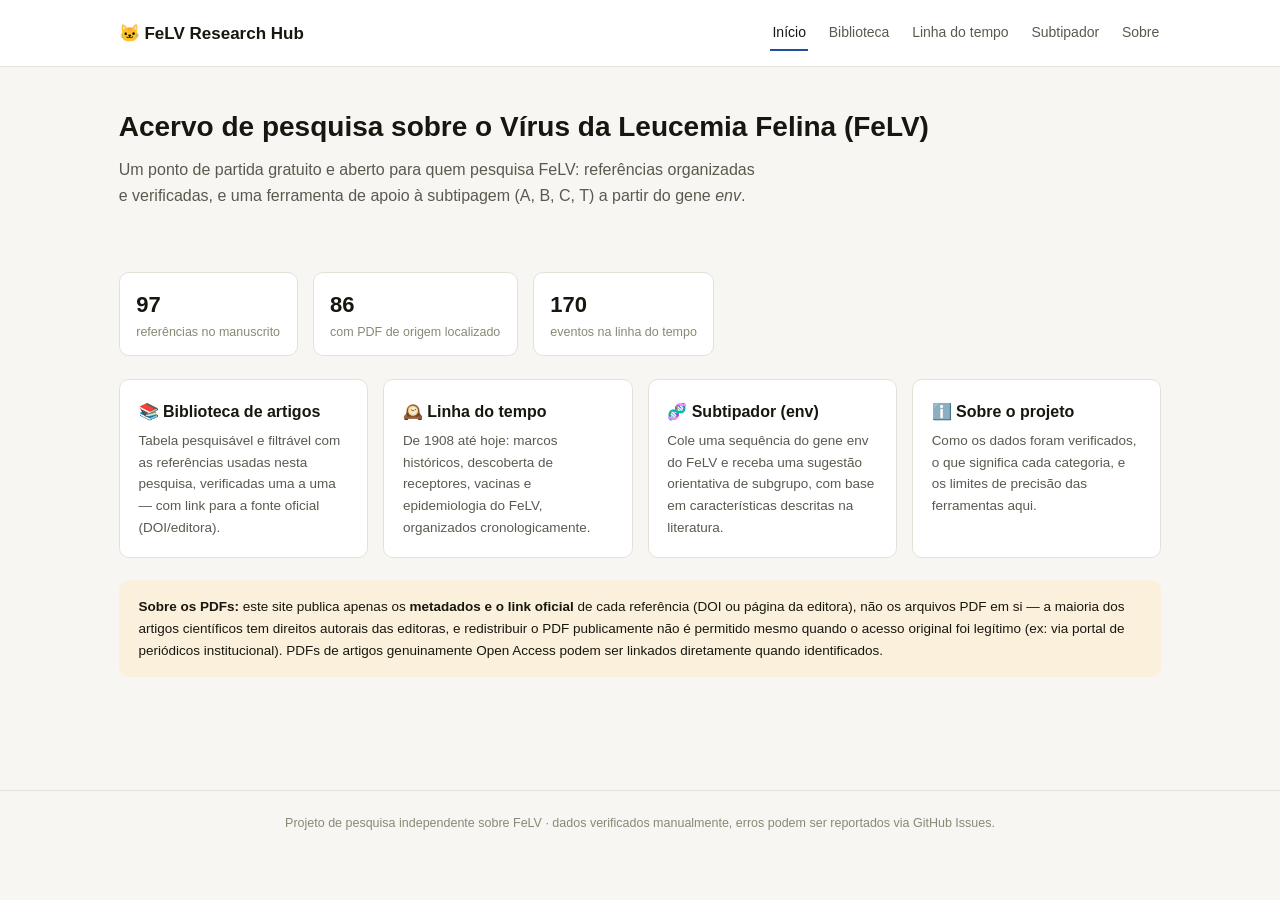
==== index.html @ ac533ae2 "Initial commit: FeLV Research Hub site skeleton Public site with a searchable article library (97 ma" ====
<!doctype html>
<html lang="pt-BR">
<head>
<meta charset="utf-8">
<meta name="viewport" content="width=device-width, initial-scale=1">
<title>FeLV Research Hub</title>
<meta name="description" content="Acervo aberto de pesquisa sobre o vírus da leucemia felina (FeLV): artigos científicos, biologia molecular e ferramenta de apoio à subtipagem.">
<link rel="stylesheet" href="assets/css/style.css">
</head>
<body>
<header class="site">
  <div class="bar">
    <a class="brand" href="index.html">🐱 FeLV Research Hub</a>
    <nav>
      <a href="index.html" class="active">Início</a>
      <a href="biblioteca.html">Biblioteca</a>
      <a href="felv_timeline.html">Linha do tempo</a>
      <a href="subtipador.html">Subtipador</a>
      <a href="sobre.html">Sobre</a>
    </nav>
  </div>
</header>

<div class="wrap">
  <div class="hero">
    <h1>Acervo de pesquisa sobre o Vírus da Leucemia Felina (FeLV)</h1>
    <p class="lead">Um ponto de partida gratuito e aberto para quem pesquisa FeLV: referências organizadas e verificadas, e uma ferramenta de apoio à subtipagem (A, B, C, T) a partir do gene <em>env</em>.</p>
  </div>

  <div class="stats" id="stats">
    <div class="stat"><div class="n">—</div><div class="l">referências verificadas</div></div>
  </div>

  <div class="card-grid">
    <a class="card" href="biblioteca.html">
      <h3>📚 Biblioteca de artigos</h3>
      <p>Tabela pesquisável e filtrável com as referências usadas nesta pesquisa, verificadas uma a uma — com link para a fonte oficial (DOI/editora).</p>
    </a>
    <a class="card" href="felv_timeline.html">
      <h3>🕰️ Linha do tempo</h3>
      <p>De 1908 até hoje: marcos históricos, descoberta de receptores, vacinas e epidemiologia do FeLV, organizados cronologicamente.</p>
    </a>
    <a class="card" href="subtipador.html">
      <h3>🧬 Subtipador (env)</h3>
      <p>Cole uma sequência do gene env do FeLV e receba uma sugestão orientativa de subgrupo, com base em características descritas na literatura.</p>
    </a>
    <a class="card" href="sobre.html">
      <h3>ℹ️ Sobre o projeto</h3>
      <p>Como os dados foram verificados, o que significa cada categoria, e os limites de precisão das ferramentas aqui.</p>
    </a>
  </div>

  <div class="notice warn">
    <b>Sobre os PDFs:</b> este site publica apenas os <b>metadados e o link oficial</b> de cada referência (DOI ou página da editora), não os arquivos PDF em si — a maioria dos artigos científicos tem direitos autorais das editoras, e redistribuir o PDF publicamente não é permitido mesmo quando o acesso original foi legítimo (ex: via portal de periódicos institucional). PDFs de artigos genuinamente Open Access podem ser linkados diretamente quando identificados.
  </div>
</div>

<footer class="site">
  Projeto de pesquisa independente sobre FeLV · dados verificados manualmente, erros podem ser reportados via GitHub Issues.
</footer>

<script src="data/articles.json.js"></script>
<script src="data/timeline.json.js"></script>
<script>
try {
  const total = window.__ARTICLES__.total;
  document.getElementById('stats').innerHTML = `
    <div class="stat"><div class="n">${total}</div><div class="l">referências no manuscrito</div></div>
    <div class="stat"><div class="n">${window.__ARTICLES__.with_pdf}</div><div class="l">com PDF de origem localizado</div></div>
    <div class="stat"><div class="n">${window.__TIMELINE__.count}</div><div class="l">eventos na linha do tempo</div></div>
  `;
} catch (e) {}
</script>
</body>
</html>
---- assets/css/style.css ----
:root {
  --bg: #F7F6F2;
  --card: #FFFFFF;
  --ink: #17170F;
  --ink2: #5B594F;
  --ink3: #8A8875;
  --line: #E4E2D8;
  --accent: #1F4E9C;
  --accent-bg: #E6F1FB;
  --green: #1E8A3B;
  --green-bg: #EAF3DE;
  --amber: #9A6A00;
  --amber-bg: #FBF0DC;
  --red: #C01C1C;
  --red-bg: #FCEBEB;
  --radius: 10px;
}

@media (prefers-color-scheme: dark) {
  :root {
    --bg: #14140F;
    --card: #1C1B17;
    --ink: #F0EFEC;
    --ink2: #C3C2B7;
    --ink3: #8A8875;
    --line: #33322A;
    --accent: #82B3F0;
    --accent-bg: #123055;
    --green: #8FCB7E;
    --green-bg: #1C3312;
    --amber: #E6C778;
    --amber-bg: #3A2E0C;
    --red: #F0A0A0;
    --red-bg: #3A1414;
  }
}

* { box-sizing: border-box; }

html, body {
  margin: 0;
  padding: 0;
  background: var(--bg);
  color: var(--ink);
  font: 15px/1.6 -apple-system, "Segoe UI", Roboto, sans-serif;
}

a { color: var(--accent); }

.wrap {
  max-width: 1080px;
  margin: 0 auto;
  padding: 0 1.25rem 3rem;
}

header.site {
  border-bottom: 1px solid var(--line);
  background: var(--card);
}

header.site .bar {
  max-width: 1080px;
  margin: 0 auto;
  padding: 1rem 1.25rem;
  display: flex;
  align-items: center;
  justify-content: space-between;
  flex-wrap: wrap;
  gap: 0.75rem;
}

header.site .brand {
  font-weight: 700;
  font-size: 17px;
  color: var(--ink);
  text-decoration: none;
  display: flex;
  align-items: center;
  gap: 8px;
}

header.site nav {
  display: flex;
  gap: 1.25rem;
  flex-wrap: wrap;
}

header.site nav a {
  color: var(--ink2);
  text-decoration: none;
  font-size: 14px;
  padding: 6px 2px;
  border-bottom: 2px solid transparent;
}

header.site nav a:hover,
header.site nav a.active {
  color: var(--ink);
  border-bottom-color: var(--accent);
}

.hero {
  padding: 2.5rem 0 1.5rem;
}

.hero h1 {
  font-size: 28px;
  margin: 0 0 0.5rem;
}

.hero p.lead {
  color: var(--ink2);
  font-size: 16px;
  max-width: 640px;
  margin: 0 0 1.25rem;
}

.stats {
  display: flex;
  gap: 1rem;
  flex-wrap: wrap;
  margin: 1.5rem 0;
}

.stat {
  background: var(--card);
  border: 1px solid var(--line);
  border-radius: var(--radius);
  padding: 0.9rem 1.1rem;
  min-width: 130px;
}

.stat .n {
  font-size: 22px;
  font-weight: 700;
}

.stat .l {
  color: var(--ink3);
  font-size: 12.5px;
}

.card-grid {
  display: grid;
  grid-template-columns: repeat(auto-fit, minmax(240px, 1fr));
  gap: 1rem;
  margin: 1.5rem 0;
}

.card {
  background: var(--card);
  border: 1px solid var(--line);
  border-radius: var(--radius);
  padding: 1.25rem;
  text-decoration: none;
  color: var(--ink);
  display: block;
}

.card h3 {
  margin: 0 0 0.4rem;
  font-size: 16px;
}

.card p {
  margin: 0;
  color: var(--ink2);
  font-size: 13.5px;
}

.notice {
  border: 1px solid var(--line);
  background: var(--card);
  border-radius: var(--radius);
  padding: 1rem 1.25rem;
  font-size: 13.5px;
  color: var(--ink2);
  margin: 1.5rem 0;
}

.notice b { color: var(--ink); }
.notice.warn { background: var(--amber-bg); border-color: transparent; color: var(--ink); }

h2 { font-size: 20px; margin: 2rem 0 0.75rem; }

input[type=search] {
  width: 100%;
  padding: 10px 12px;
  border: 1px solid var(--line);
  border-radius: 8px;
  background: var(--card);
  color: var(--ink);
  font-size: 14px;
  margin-bottom: 0.75rem;
}

.filters {
  display: flex;
  gap: 8px;
  flex-wrap: wrap;
  margin-bottom: 1rem;
}

.filters button {
  border: 1px solid var(--line);
  background: var(--card);
  color: var(--ink2);
  padding: 6px 12px;
  border-radius: 8px;
  font-size: 12.5px;
  cursor: pointer;
}

.filters button.active {
  color: var(--accent);
  background: var(--accent-bg);
  border-color: transparent;
}

.count { font-size: 12.5px; color: var(--ink3); margin-bottom: 0.5rem; }

table {
  width: 100%;
  border-collapse: collapse;
  background: var(--card);
  border-radius: var(--radius);
  overflow: hidden;
  border: 1px solid var(--line);
}

thead th {
  text-align: left;
  font-size: 11px;
  text-transform: uppercase;
  letter-spacing: 0.03em;
  color: var(--ink3);
  padding: 10px;
  border-bottom: 1px solid var(--line);
  position: sticky;
  top: 0;
  background: var(--card);
}

tbody td {
  padding: 9px 10px;
  border-bottom: 1px solid var(--line);
  vertical-align: top;
  font-size: 13px;
}

tbody tr:last-child td { border-bottom: none; }
tbody tr:hover { background: var(--bg); }

.badge {
  display: inline-block;
  font-size: 11px;
  padding: 2px 7px;
  border-radius: 6px;
  font-weight: 500;
}

.badge.yes { background: var(--green-bg); color: var(--green); }
.badge.no { background: var(--line); color: var(--ink3); }

.ref-cell { max-width: 480px; }

footer.site {
  border-top: 1px solid var(--line);
  margin-top: 3rem;
  padding: 1.5rem 1.25rem;
  color: var(--ink3);
  font-size: 12.5px;
  text-align: center;
}

textarea, select {
  width: 100%;
  padding: 10px 12px;
  border: 1px solid var(--line);
  border-radius: 8px;
  background: var(--card);
  color: var(--ink);
  font: 13px/1.5 ui-monospace, "SF Mono", Consolas, monospace;
}

button.primary {
  background: var(--accent);
  color: #fff;
  border: none;
  padding: 10px 18px;
  border-radius: 8px;
  font-size: 14px;
  cursor: pointer;
}

button.primary:hover { opacity: 0.9; }

.result-box {
  background: var(--card);
  border: 1px solid var(--line);
  border-radius: var(--radius);
  padding: 1.25rem;
  margin-top: 1rem;
}

.result-row {
  display: flex;
  justify-content: space-between;
  align-items: center;
  padding: 8px 0;
  border-bottom: 1px solid var(--line);
}

.result-row:last-child { border-bottom: none; }

.bar-bg {
  background: var(--line);
  border-radius: 6px;
  height: 8px;
  flex: 1;
  margin: 0 12px;
  overflow: hidden;
}

.bar-fill {
  height: 100%;
  background: var(--accent);
}
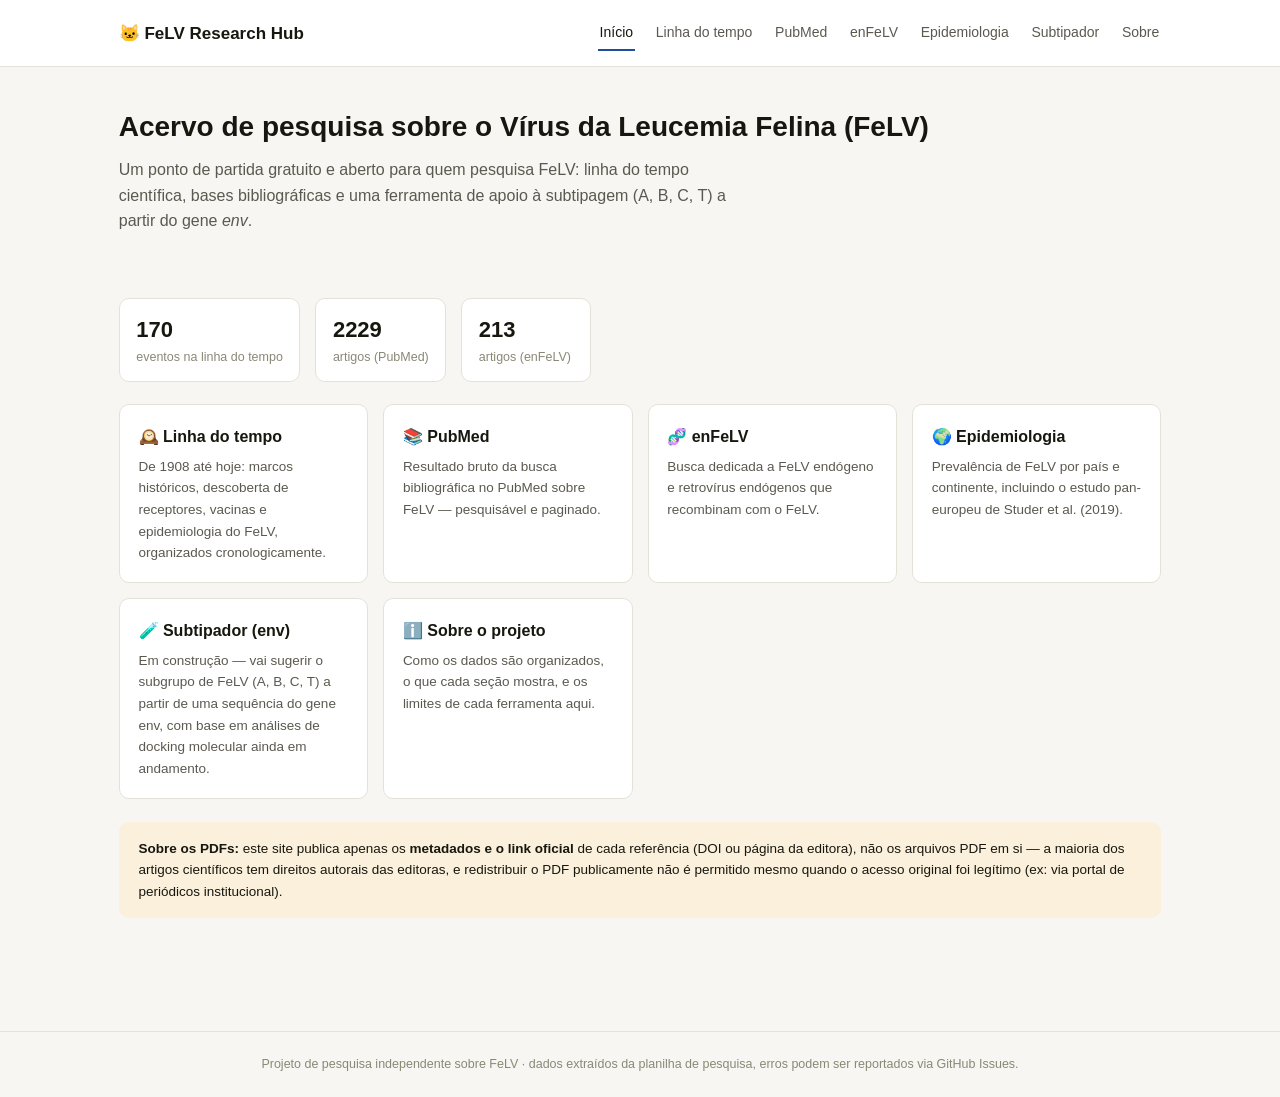
==== commit 2b1b55ea: "Restructure site around the spreadsheet's own tabs Each spreadsheet tab (Linha do tempo, PubMed, enF" ====
--- a/index.html
+++ b/index.html
@@ -4,7 +4,7 @@
 <meta charset="utf-8">
 <meta name="viewport" content="width=device-width, initial-scale=1">
 <title>FeLV Research Hub</title>
-<meta name="description" content="Acervo aberto de pesquisa sobre o vírus da leucemia felina (FeLV): artigos científicos, biologia molecular e ferramenta de apoio à subtipagem.">
+<meta name="description" content="Acervo aberto de pesquisa sobre o vírus da leucemia felina (FeLV): linha do tempo, buscas bibliográficas e ferramenta de apoio à subtipagem.">
 <link rel="stylesheet" href="assets/css/style.css">
 </head>
 <body>
@@ -13,8 +13,10 @@
     <a class="brand" href="index.html">🐱 FeLV Research Hub</a>
     <nav>
       <a href="index.html" class="active">Início</a>
-      <a href="biblioteca.html">Biblioteca</a>
       <a href="felv_timeline.html">Linha do tempo</a>
+      <a href="pubmed.html">PubMed</a>
+      <a href="enfelv.html">enFeLV</a>
+      <a href="epidemiologia.html">Epidemiologia</a>
       <a href="subtipador.html">Subtipador</a>
       <a href="sobre.html">Sobre</a>
     </nav>
@@ -24,50 +26,58 @@
 <div class="wrap">
   <div class="hero">
     <h1>Acervo de pesquisa sobre o Vírus da Leucemia Felina (FeLV)</h1>
-    <p class="lead">Um ponto de partida gratuito e aberto para quem pesquisa FeLV: referências organizadas e verificadas, e uma ferramenta de apoio à subtipagem (A, B, C, T) a partir do gene <em>env</em>.</p>
+    <p class="lead">Um ponto de partida gratuito e aberto para quem pesquisa FeLV: linha do tempo científica, bases bibliográficas e uma ferramenta de apoio à subtipagem (A, B, C, T) a partir do gene <em>env</em>.</p>
   </div>
 
   <div class="stats" id="stats">
-    <div class="stat"><div class="n">—</div><div class="l">referências verificadas</div></div>
+    <div class="stat"><div class="n">—</div><div class="l">carregando…</div></div>
   </div>
 
   <div class="card-grid">
-    <a class="card" href="biblioteca.html">
-      <h3>📚 Biblioteca de artigos</h3>
-      <p>Tabela pesquisável e filtrável com as referências usadas nesta pesquisa, verificadas uma a uma — com link para a fonte oficial (DOI/editora).</p>
-    </a>
     <a class="card" href="felv_timeline.html">
       <h3>🕰️ Linha do tempo</h3>
       <p>De 1908 até hoje: marcos históricos, descoberta de receptores, vacinas e epidemiologia do FeLV, organizados cronologicamente.</p>
     </a>
+    <a class="card" href="pubmed.html">
+      <h3>📚 PubMed</h3>
+      <p>Resultado bruto da busca bibliográfica no PubMed sobre FeLV — pesquisável e paginado.</p>
+    </a>
+    <a class="card" href="enfelv.html">
+      <h3>🧬 enFeLV</h3>
+      <p>Busca dedicada a FeLV endógeno e retrovírus endógenos que recombinam com o FeLV.</p>
+    </a>
+    <a class="card" href="epidemiologia.html">
+      <h3>🌍 Epidemiologia</h3>
+      <p>Prevalência de FeLV por país e continente, incluindo o estudo pan-europeu de Studer et al. (2019).</p>
+    </a>
     <a class="card" href="subtipador.html">
-      <h3>🧬 Subtipador (env)</h3>
-      <p>Cole uma sequência do gene env do FeLV e receba uma sugestão orientativa de subgrupo, com base em características descritas na literatura.</p>
+      <h3>🧪 Subtipador (env)</h3>
+      <p>Em construção — vai sugerir o subgrupo de FeLV (A, B, C, T) a partir de uma sequência do gene env, com base em análises de docking molecular ainda em andamento.</p>
     </a>
     <a class="card" href="sobre.html">
       <h3>ℹ️ Sobre o projeto</h3>
-      <p>Como os dados foram verificados, o que significa cada categoria, e os limites de precisão das ferramentas aqui.</p>
+      <p>Como os dados são organizados, o que cada seção mostra, e os limites de cada ferramenta aqui.</p>
     </a>
   </div>
 
   <div class="notice warn">
-    <b>Sobre os PDFs:</b> este site publica apenas os <b>metadados e o link oficial</b> de cada referência (DOI ou página da editora), não os arquivos PDF em si — a maioria dos artigos científicos tem direitos autorais das editoras, e redistribuir o PDF publicamente não é permitido mesmo quando o acesso original foi legítimo (ex: via portal de periódicos institucional). PDFs de artigos genuinamente Open Access podem ser linkados diretamente quando identificados.
+    <b>Sobre os PDFs:</b> este site publica apenas os <b>metadados e o link oficial</b> de cada referência (DOI ou página da editora), não os arquivos PDF em si — a maioria dos artigos científicos tem direitos autorais das editoras, e redistribuir o PDF publicamente não é permitido mesmo quando o acesso original foi legítimo (ex: via portal de periódicos institucional).
   </div>
 </div>
 
 <footer class="site">
-  Projeto de pesquisa independente sobre FeLV · dados verificados manualmente, erros podem ser reportados via GitHub Issues.
+  Projeto de pesquisa independente sobre FeLV · dados extraídos da planilha de pesquisa, erros podem ser reportados via GitHub Issues.
 </footer>
 
-<script src="data/articles.json.js"></script>
 <script src="data/timeline.json.js"></script>
+<script src="data/pubmed.json.js"></script>
+<script src="data/enfelv.json.js"></script>
 <script>
 try {
-  const total = window.__ARTICLES__.total;
   document.getElementById('stats').innerHTML = `
-    <div class="stat"><div class="n">${total}</div><div class="l">referências no manuscrito</div></div>
-    <div class="stat"><div class="n">${window.__ARTICLES__.with_pdf}</div><div class="l">com PDF de origem localizado</div></div>
     <div class="stat"><div class="n">${window.__TIMELINE__.count}</div><div class="l">eventos na linha do tempo</div></div>
+    <div class="stat"><div class="n">${window.__PUBMED__.count}</div><div class="l">artigos (PubMed)</div></div>
+    <div class="stat"><div class="n">${window.__ENFELV__.count}</div><div class="l">artigos (enFeLV)</div></div>
   `;
 } catch (e) {}
 </script>
--- a/assets/css/style.css
+++ b/assets/css/style.css
@@ -273,6 +273,52 @@
   text-align: center;
 }
 
+.pagination {
+  display: flex;
+  align-items: center;
+  gap: 10px;
+  justify-content: center;
+  margin: 1.25rem 0;
+  font-size: 13px;
+  color: var(--ink2);
+}
+
+.pagination button {
+  border: 1px solid var(--line);
+  background: var(--card);
+  color: var(--ink);
+  padding: 6px 12px;
+  border-radius: 8px;
+  font-size: 13px;
+  cursor: pointer;
+}
+
+.pagination button:disabled {
+  opacity: 0.4;
+  cursor: default;
+}
+
+.abstract-toggle {
+  background: none;
+  border: none;
+  color: var(--accent);
+  font-size: 12px;
+  cursor: pointer;
+  padding: 0;
+}
+
+.abstract-box {
+  margin-top: 6px;
+  font-size: 12.5px;
+  color: var(--ink2);
+  background: var(--bg);
+  border-radius: 6px;
+  padding: 8px 10px;
+  display: none;
+}
+
+.abstract-box.open { display: block; }
+
 textarea, select {
   width: 100%;
   padding: 10px 12px;
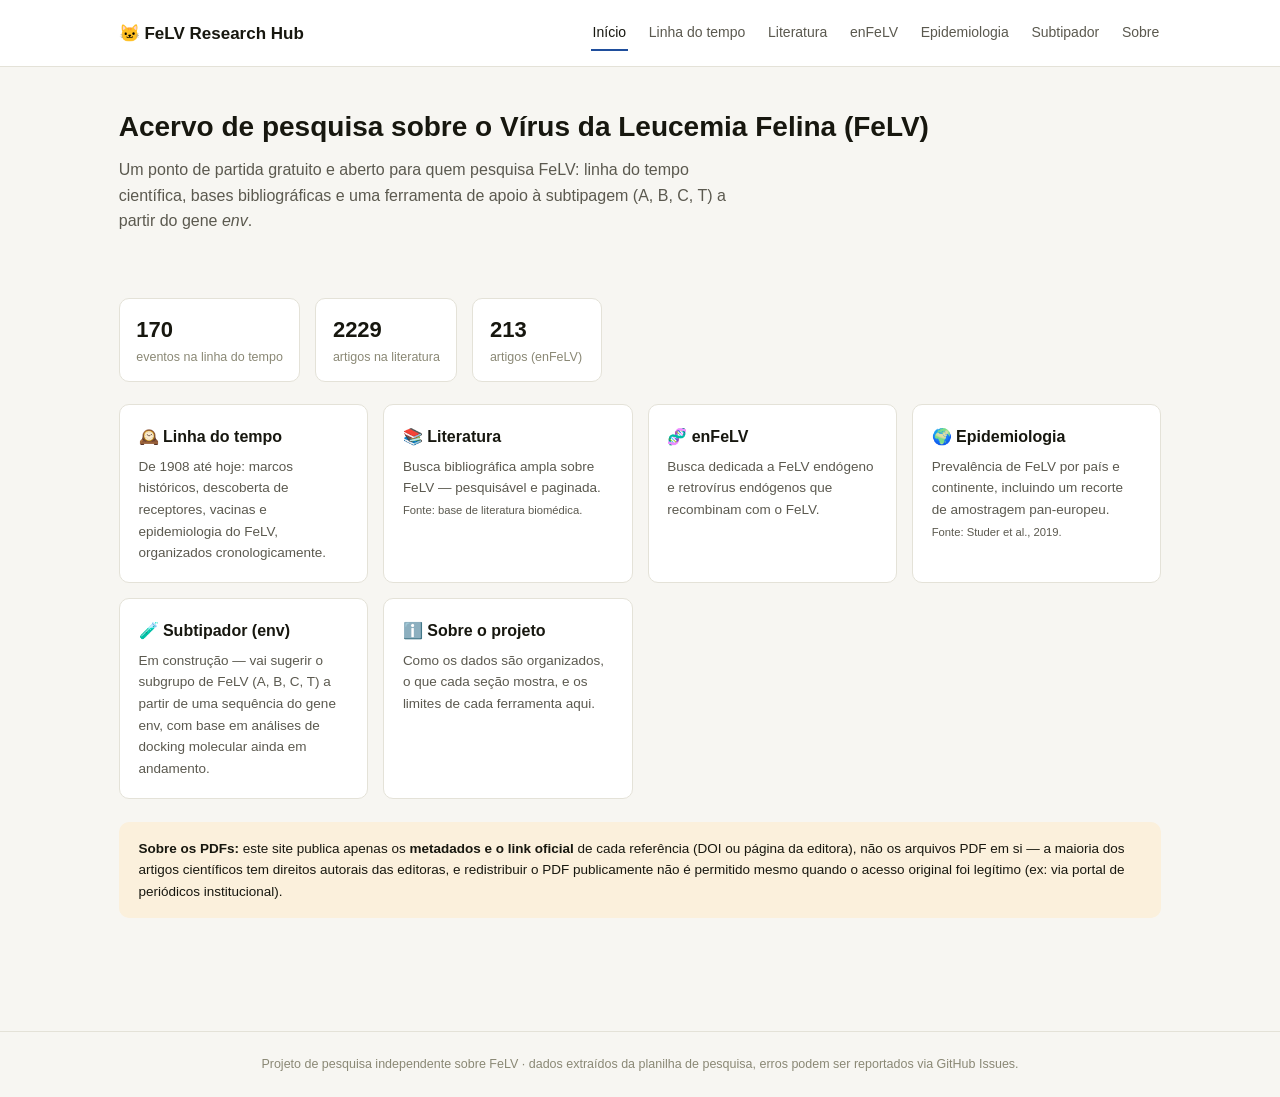
==== commit 9094d730: "Rename source names out of UI labels, keep citations small Nav/page labels no longer name the specif" ====
--- a/index.html
+++ b/index.html
@@ -14,7 +14,7 @@
     <nav>
       <a href="index.html" class="active">Início</a>
       <a href="felv_timeline.html">Linha do tempo</a>
-      <a href="pubmed.html">PubMed</a>
+      <a href="pubmed.html">Literatura</a>
       <a href="enfelv.html">enFeLV</a>
       <a href="epidemiologia.html">Epidemiologia</a>
       <a href="subtipador.html">Subtipador</a>
@@ -39,8 +39,8 @@
       <p>De 1908 até hoje: marcos históricos, descoberta de receptores, vacinas e epidemiologia do FeLV, organizados cronologicamente.</p>
     </a>
     <a class="card" href="pubmed.html">
-      <h3>📚 PubMed</h3>
-      <p>Resultado bruto da busca bibliográfica no PubMed sobre FeLV — pesquisável e paginado.</p>
+      <h3>📚 Literatura</h3>
+      <p>Busca bibliográfica ampla sobre FeLV — pesquisável e paginada. <small>Fonte: base de literatura biomédica.</small></p>
     </a>
     <a class="card" href="enfelv.html">
       <h3>🧬 enFeLV</h3>
@@ -48,7 +48,7 @@
     </a>
     <a class="card" href="epidemiologia.html">
       <h3>🌍 Epidemiologia</h3>
-      <p>Prevalência de FeLV por país e continente, incluindo o estudo pan-europeu de Studer et al. (2019).</p>
+      <p>Prevalência de FeLV por país e continente, incluindo um recorte de amostragem pan-europeu. <small>Fonte: Studer et al., 2019.</small></p>
     </a>
     <a class="card" href="subtipador.html">
       <h3>🧪 Subtipador (env)</h3>
@@ -76,7 +76,7 @@
 try {
   document.getElementById('stats').innerHTML = `
     <div class="stat"><div class="n">${window.__TIMELINE__.count}</div><div class="l">eventos na linha do tempo</div></div>
-    <div class="stat"><div class="n">${window.__PUBMED__.count}</div><div class="l">artigos (PubMed)</div></div>
+    <div class="stat"><div class="n">${window.__PUBMED__.count}</div><div class="l">artigos na literatura</div></div>
     <div class="stat"><div class="n">${window.__ENFELV__.count}</div><div class="l">artigos (enFeLV)</div></div>
   `;
 } catch (e) {}
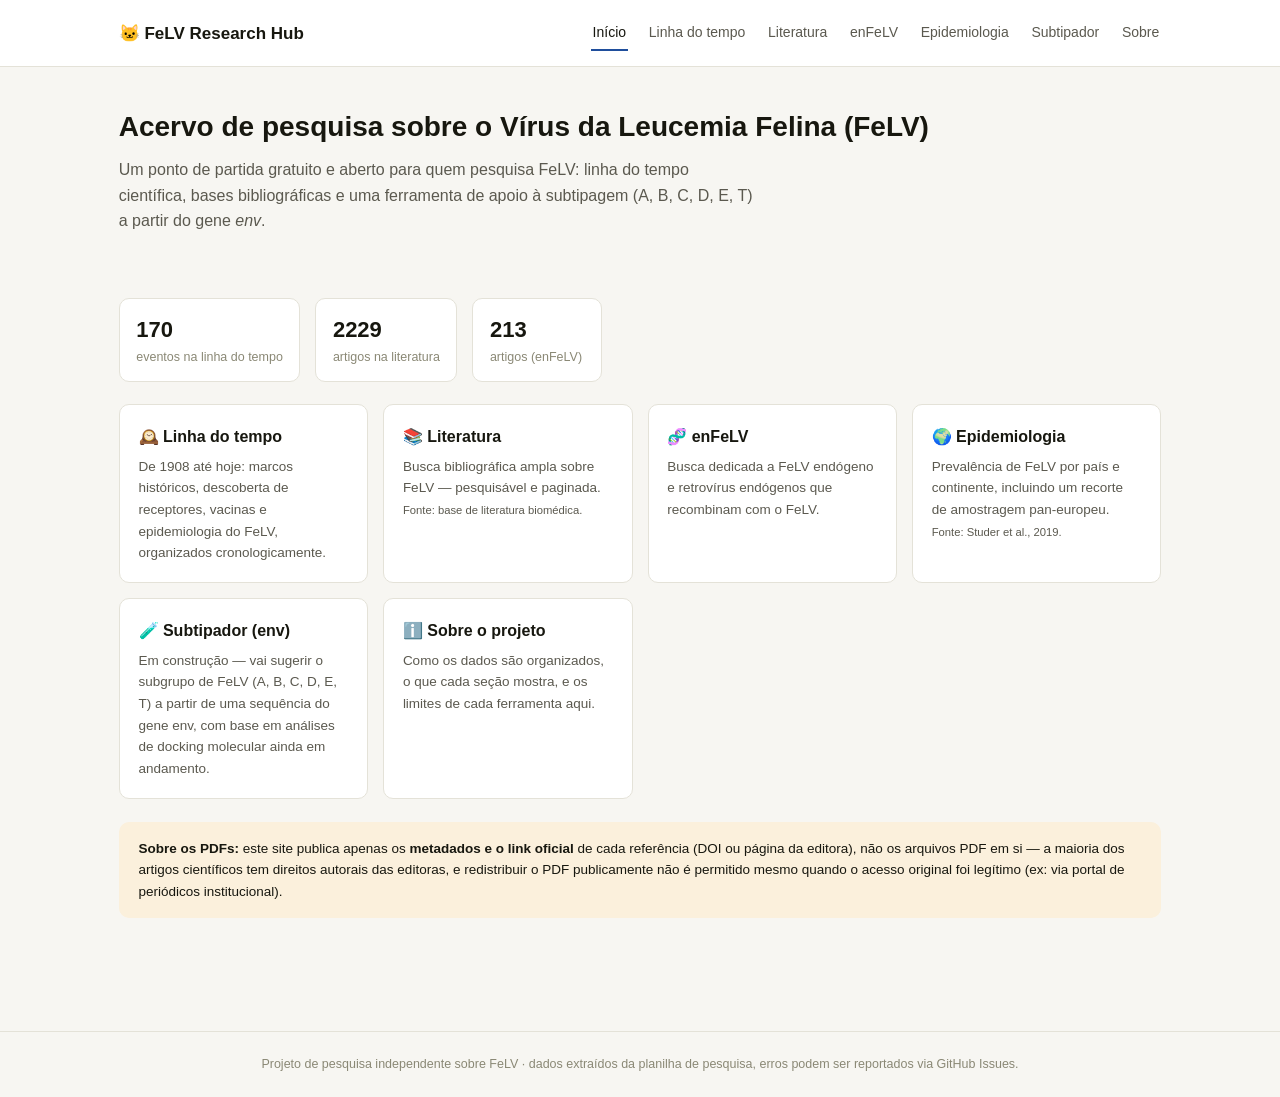
==== commit 0973ef60: "Include subgroups D and E in subtyper copy Text mentioned only A, B, C, T; the literature review bac" ====
--- a/index.html
+++ b/index.html
@@ -26,7 +26,7 @@
 <div class="wrap">
   <div class="hero">
     <h1>Acervo de pesquisa sobre o Vírus da Leucemia Felina (FeLV)</h1>
-    <p class="lead">Um ponto de partida gratuito e aberto para quem pesquisa FeLV: linha do tempo científica, bases bibliográficas e uma ferramenta de apoio à subtipagem (A, B, C, T) a partir do gene <em>env</em>.</p>
+    <p class="lead">Um ponto de partida gratuito e aberto para quem pesquisa FeLV: linha do tempo científica, bases bibliográficas e uma ferramenta de apoio à subtipagem (A, B, C, D, E, T) a partir do gene <em>env</em>.</p>
   </div>
 
   <div class="stats" id="stats">
@@ -52,7 +52,7 @@
     </a>
     <a class="card" href="subtipador.html">
       <h3>🧪 Subtipador (env)</h3>
-      <p>Em construção — vai sugerir o subgrupo de FeLV (A, B, C, T) a partir de uma sequência do gene env, com base em análises de docking molecular ainda em andamento.</p>
+      <p>Em construção — vai sugerir o subgrupo de FeLV (A, B, C, D, E, T) a partir de uma sequência do gene env, com base em análises de docking molecular ainda em andamento.</p>
     </a>
     <a class="card" href="sobre.html">
       <h3>ℹ️ Sobre o projeto</h3>
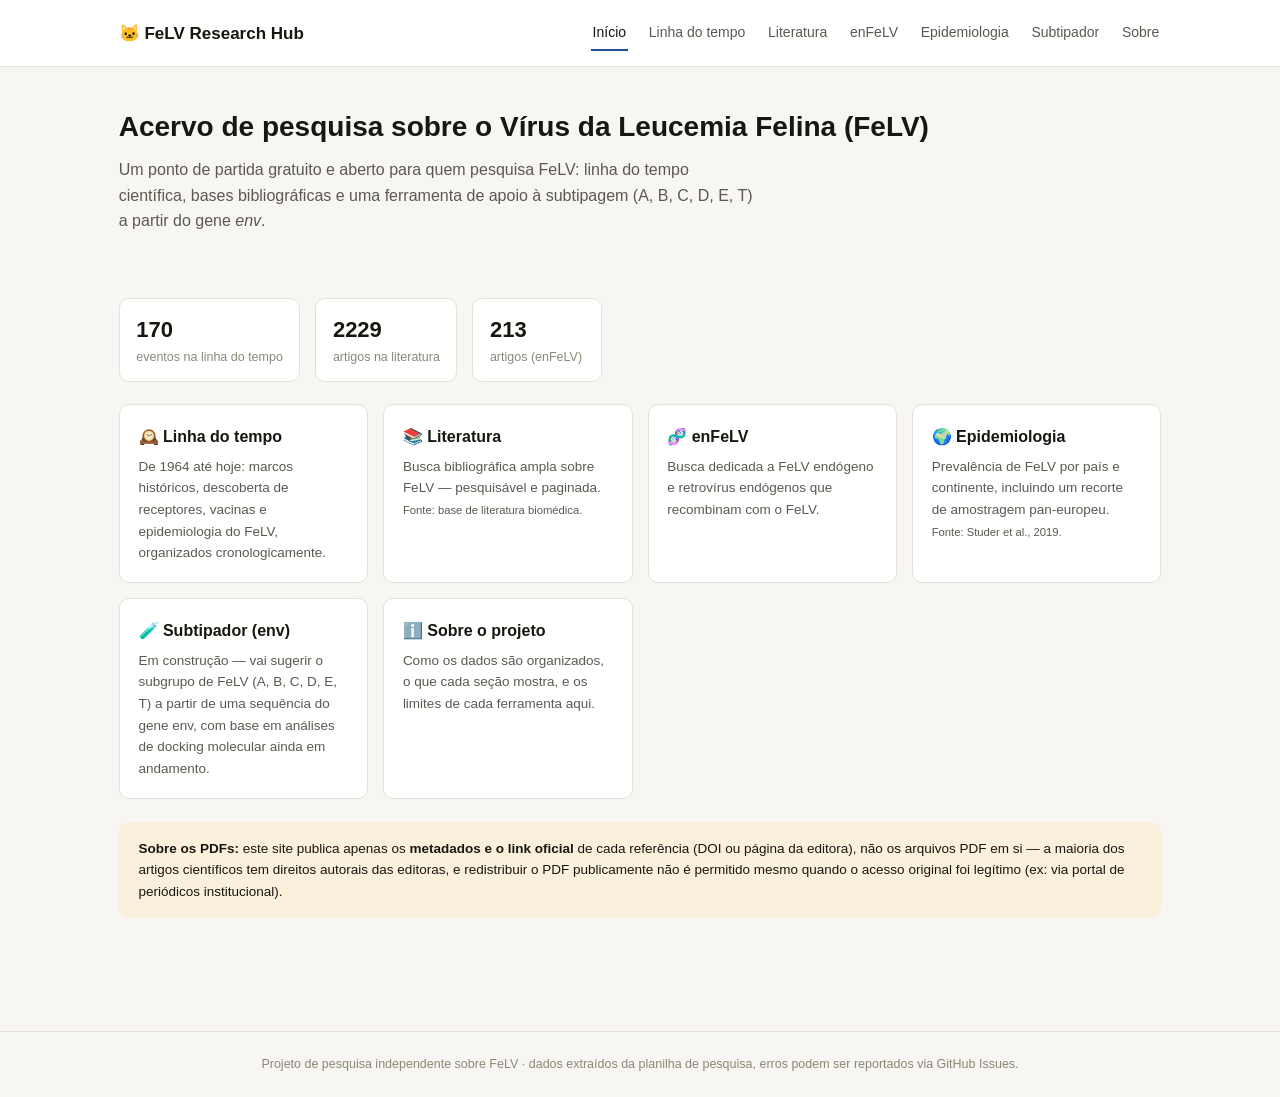
==== commit 421cf8b8: "Fix discovery year in timeline copy (1964, not 1908) 1908 was a chicken-leukemia precedent, not FeLV" ====
--- a/index.html
+++ b/index.html
@@ -36,7 +36,7 @@
   <div class="card-grid">
     <a class="card" href="felv_timeline.html">
       <h3>🕰️ Linha do tempo</h3>
-      <p>De 1908 até hoje: marcos históricos, descoberta de receptores, vacinas e epidemiologia do FeLV, organizados cronologicamente.</p>
+      <p>De 1964 até hoje: marcos históricos, descoberta de receptores, vacinas e epidemiologia do FeLV, organizados cronologicamente.</p>
     </a>
     <a class="card" href="pubmed.html">
       <h3>📚 Literatura</h3>
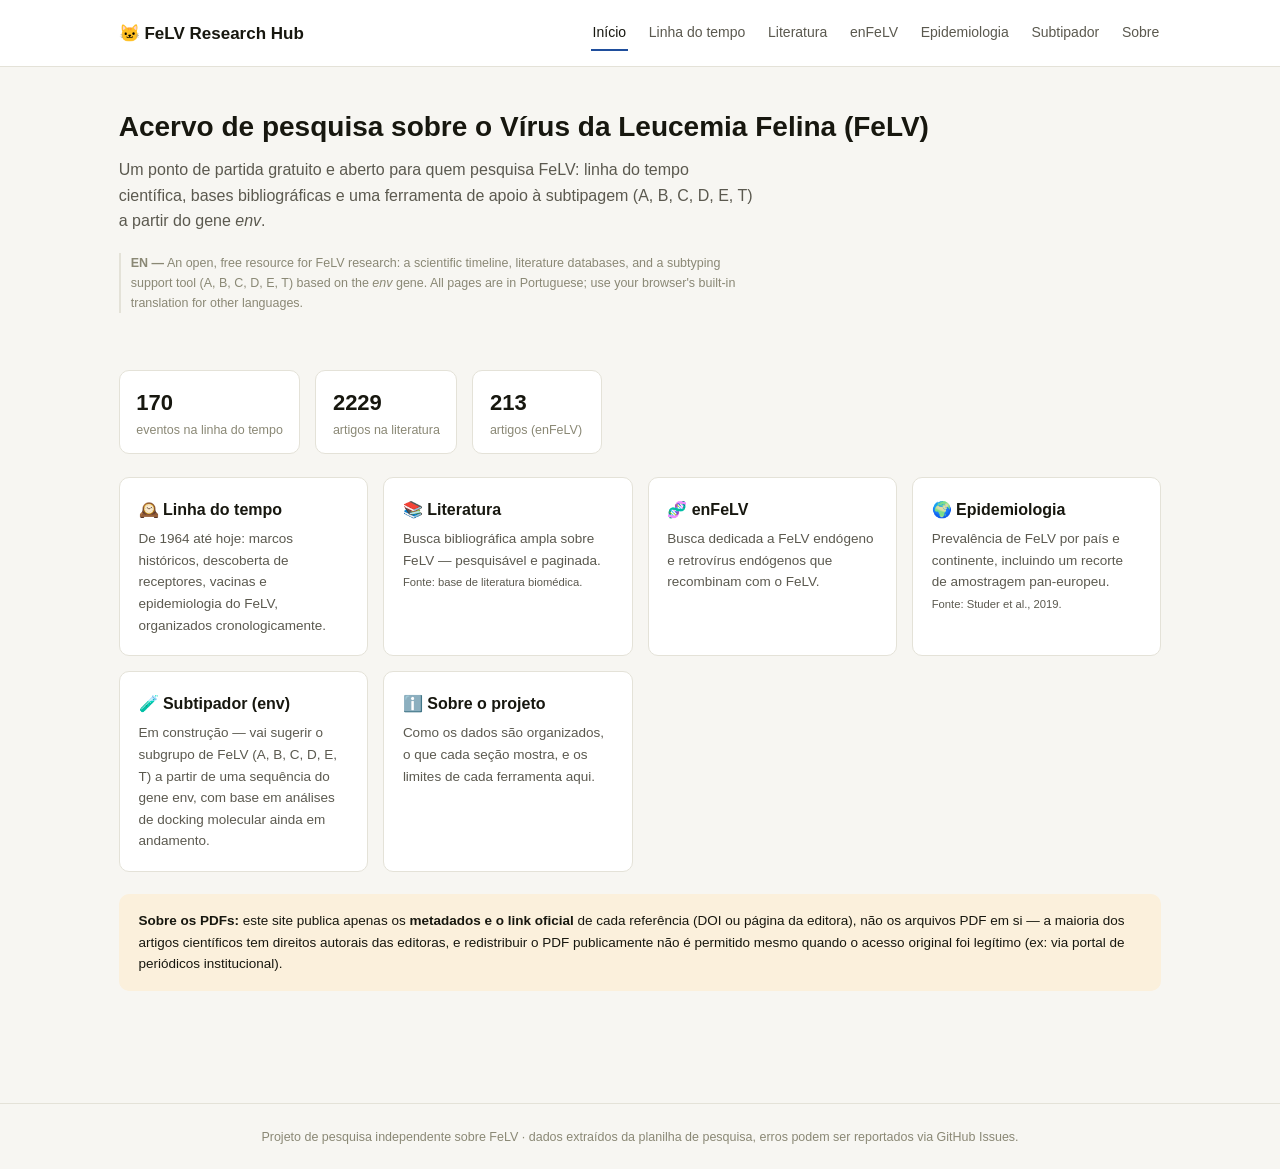
==== commit 5f91122f: "Add short English blurb to homepage only Per discussion: keep Portuguese as the site's primary langu" ====
--- a/index.html
+++ b/index.html
@@ -27,6 +27,9 @@
   <div class="hero">
     <h1>Acervo de pesquisa sobre o Vírus da Leucemia Felina (FeLV)</h1>
     <p class="lead">Um ponto de partida gratuito e aberto para quem pesquisa FeLV: linha do tempo científica, bases bibliográficas e uma ferramenta de apoio à subtipagem (A, B, C, D, E, T) a partir do gene <em>env</em>.</p>
+    <p style="font-size:12.5px;color:var(--ink3);border-left:2px solid var(--line);padding-left:10px;margin-top:0.75rem;max-width:640px">
+      <b>EN —</b> An open, free resource for FeLV research: a scientific timeline, literature databases, and a subtyping support tool (A, B, C, D, E, T) based on the <em>env</em> gene. All pages are in Portuguese; use your browser's built-in translation for other languages.
+    </p>
   </div>
 
   <div class="stats" id="stats">
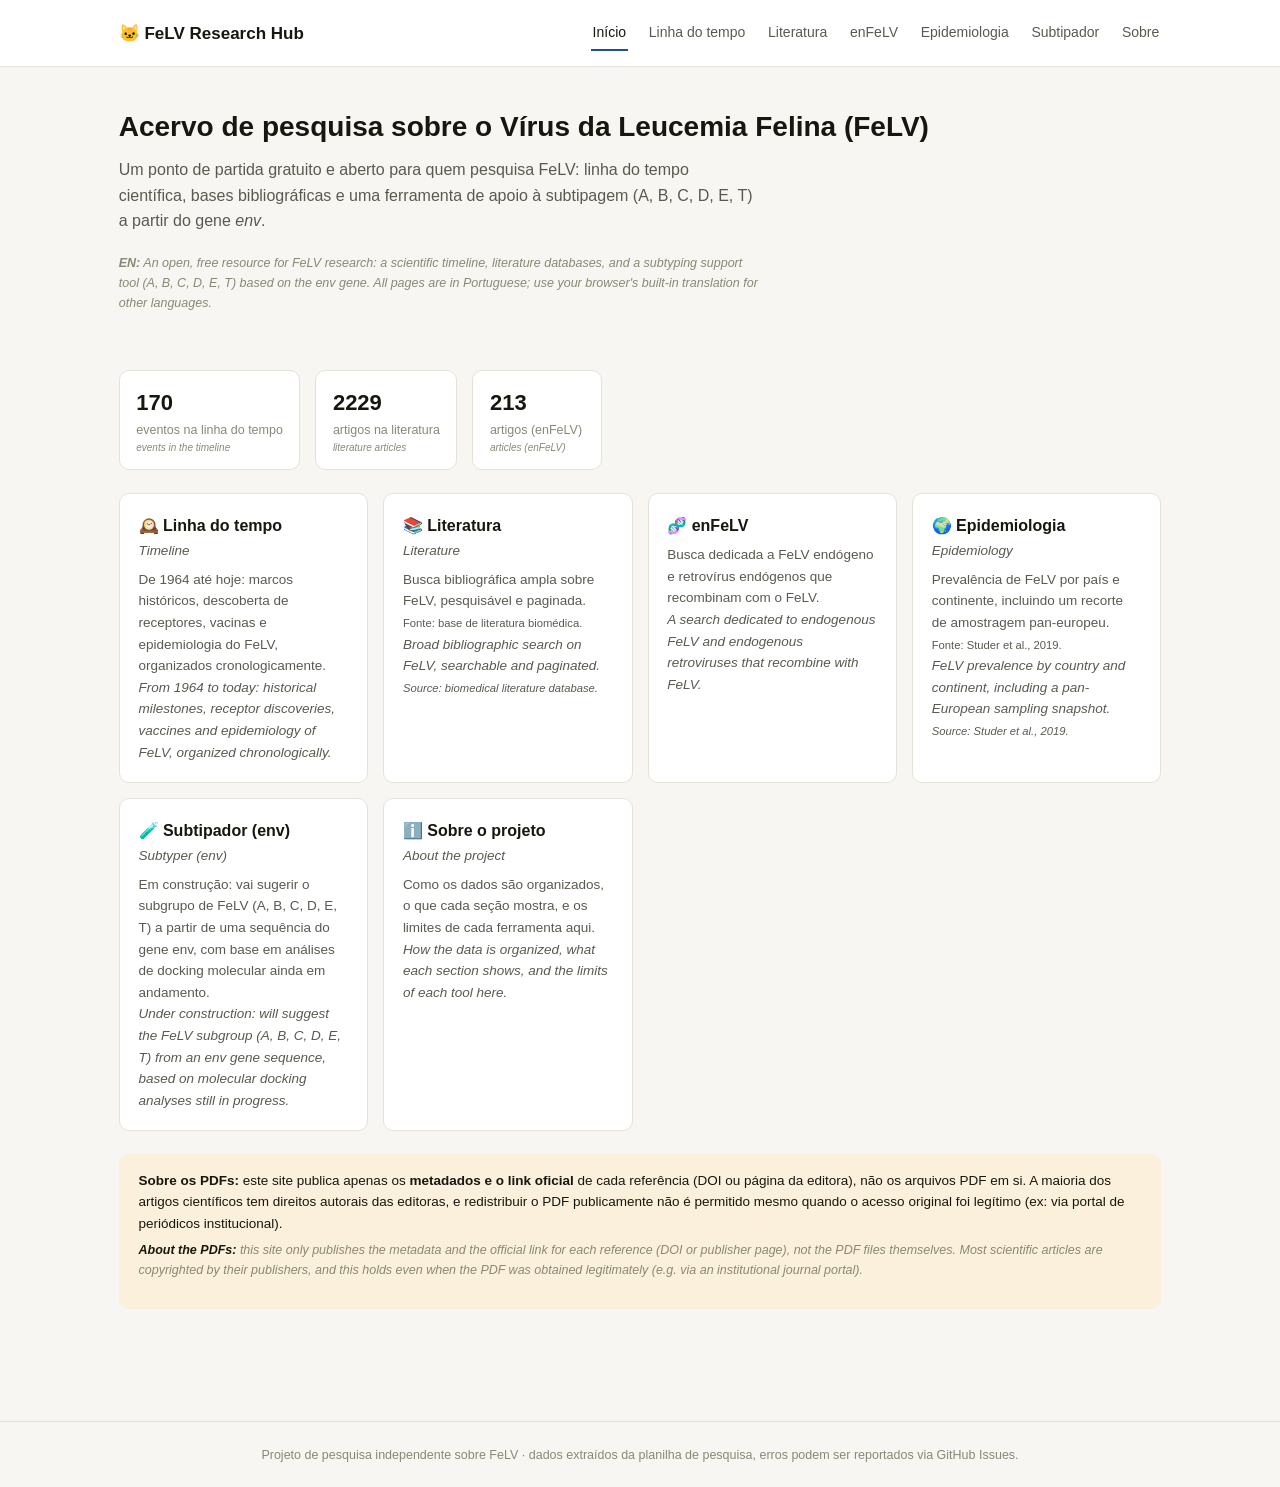
==== commit a34a0c83: "Remove em dashes; expand bilingual captions site-wide Replaced every em dash in page copy with colon" ====
--- a/index.html
+++ b/index.html
@@ -27,44 +27,56 @@
   <div class="hero">
     <h1>Acervo de pesquisa sobre o Vírus da Leucemia Felina (FeLV)</h1>
     <p class="lead">Um ponto de partida gratuito e aberto para quem pesquisa FeLV: linha do tempo científica, bases bibliográficas e uma ferramenta de apoio à subtipagem (A, B, C, D, E, T) a partir do gene <em>env</em>.</p>
-    <p style="font-size:12.5px;color:var(--ink3);border-left:2px solid var(--line);padding-left:10px;margin-top:0.75rem;max-width:640px">
-      <b>EN —</b> An open, free resource for FeLV research: a scientific timeline, literature databases, and a subtyping support tool (A, B, C, D, E, T) based on the <em>env</em> gene. All pages are in Portuguese; use your browser's built-in translation for other languages.
+    <p class="en-text" style="margin-top:0.75rem;max-width:640px">
+      <b>EN:</b> An open, free resource for FeLV research: a scientific timeline, literature databases, and a subtyping support tool (A, B, C, D, E, T) based on the <em>env</em> gene. All pages are in Portuguese; use your browser's built-in translation for other languages.
     </p>
   </div>
 
   <div class="stats" id="stats">
-    <div class="stat"><div class="n">—</div><div class="l">carregando…</div></div>
+    <div class="stat"><div class="n">…</div><div class="l">carregando…</div></div>
   </div>
 
   <div class="card-grid">
     <a class="card" href="felv_timeline.html">
       <h3>🕰️ Linha do tempo</h3>
+      <p class="en-caption">Timeline</p>
       <p>De 1964 até hoje: marcos históricos, descoberta de receptores, vacinas e epidemiologia do FeLV, organizados cronologicamente.</p>
+      <p class="en-text">From 1964 to today: historical milestones, receptor discoveries, vaccines and epidemiology of FeLV, organized chronologically.</p>
     </a>
     <a class="card" href="pubmed.html">
       <h3>📚 Literatura</h3>
-      <p>Busca bibliográfica ampla sobre FeLV — pesquisável e paginada. <small>Fonte: base de literatura biomédica.</small></p>
+      <p class="en-caption">Literature</p>
+      <p>Busca bibliográfica ampla sobre FeLV, pesquisável e paginada. <small>Fonte: base de literatura biomédica.</small></p>
+      <p class="en-text">Broad bibliographic search on FeLV, searchable and paginated. <small>Source: biomedical literature database.</small></p>
     </a>
     <a class="card" href="enfelv.html">
       <h3>🧬 enFeLV</h3>
       <p>Busca dedicada a FeLV endógeno e retrovírus endógenos que recombinam com o FeLV.</p>
+      <p class="en-text">A search dedicated to endogenous FeLV and endogenous retroviruses that recombine with FeLV.</p>
     </a>
     <a class="card" href="epidemiologia.html">
       <h3>🌍 Epidemiologia</h3>
+      <p class="en-caption">Epidemiology</p>
       <p>Prevalência de FeLV por país e continente, incluindo um recorte de amostragem pan-europeu. <small>Fonte: Studer et al., 2019.</small></p>
+      <p class="en-text">FeLV prevalence by country and continent, including a pan-European sampling snapshot. <small>Source: Studer et al., 2019.</small></p>
     </a>
     <a class="card" href="subtipador.html">
       <h3>🧪 Subtipador (env)</h3>
-      <p>Em construção — vai sugerir o subgrupo de FeLV (A, B, C, D, E, T) a partir de uma sequência do gene env, com base em análises de docking molecular ainda em andamento.</p>
+      <p class="en-caption">Subtyper (env)</p>
+      <p>Em construção: vai sugerir o subgrupo de FeLV (A, B, C, D, E, T) a partir de uma sequência do gene env, com base em análises de docking molecular ainda em andamento.</p>
+      <p class="en-text">Under construction: will suggest the FeLV subgroup (A, B, C, D, E, T) from an env gene sequence, based on molecular docking analyses still in progress.</p>
     </a>
     <a class="card" href="sobre.html">
       <h3>ℹ️ Sobre o projeto</h3>
+      <p class="en-caption">About the project</p>
       <p>Como os dados são organizados, o que cada seção mostra, e os limites de cada ferramenta aqui.</p>
+      <p class="en-text">How the data is organized, what each section shows, and the limits of each tool here.</p>
     </a>
   </div>
 
   <div class="notice warn">
-    <b>Sobre os PDFs:</b> este site publica apenas os <b>metadados e o link oficial</b> de cada referência (DOI ou página da editora), não os arquivos PDF em si — a maioria dos artigos científicos tem direitos autorais das editoras, e redistribuir o PDF publicamente não é permitido mesmo quando o acesso original foi legítimo (ex: via portal de periódicos institucional).
+    <b>Sobre os PDFs:</b> este site publica apenas os <b>metadados e o link oficial</b> de cada referência (DOI ou página da editora), não os arquivos PDF em si. A maioria dos artigos científicos tem direitos autorais das editoras, e redistribuir o PDF publicamente não é permitido mesmo quando o acesso original foi legítimo (ex: via portal de periódicos institucional).
+    <p class="en-text"><b>About the PDFs:</b> this site only publishes the metadata and the official link for each reference (DOI or publisher page), not the PDF files themselves. Most scientific articles are copyrighted by their publishers, and this holds even when the PDF was obtained legitimately (e.g. via an institutional journal portal).</p>
   </div>
 </div>
 
@@ -78,9 +90,9 @@
 <script>
 try {
   document.getElementById('stats').innerHTML = `
-    <div class="stat"><div class="n">${window.__TIMELINE__.count}</div><div class="l">eventos na linha do tempo</div></div>
-    <div class="stat"><div class="n">${window.__PUBMED__.count}</div><div class="l">artigos na literatura</div></div>
-    <div class="stat"><div class="n">${window.__ENFELV__.count}</div><div class="l">artigos (enFeLV)</div></div>
+    <div class="stat"><div class="n">${window.__TIMELINE__.count}</div><div class="l">eventos na linha do tempo</div><div class="l-en">events in the timeline</div></div>
+    <div class="stat"><div class="n">${window.__PUBMED__.count}</div><div class="l">artigos na literatura</div><div class="l-en">literature articles</div></div>
+    <div class="stat"><div class="n">${window.__ENFELV__.count}</div><div class="l">artigos (enFeLV)</div><div class="l-en">articles (enFeLV)</div></div>
   `;
 } catch (e) {}
 </script>
--- a/assets/css/style.css
+++ b/assets/css/style.css
@@ -103,6 +103,30 @@
   padding: 2.5rem 0 1.5rem;
 }
 
+.en-caption {
+  font-size: 12px;
+  color: var(--ink3);
+  font-style: italic;
+  margin: -0.35rem 0 0.75rem;
+}
+
+.en-text {
+  font-size: 12.5px;
+  color: var(--ink3);
+  font-style: italic;
+  margin-top: 6px;
+}
+
+.stat .l-en {
+  font-size: 10px;
+  color: var(--ink3);
+  font-style: italic;
+}
+
+.card .en-caption {
+  margin: -0.3rem 0 0.5rem;
+}
+
 .hero h1 {
   font-size: 28px;
   margin: 0 0 0.5rem;
